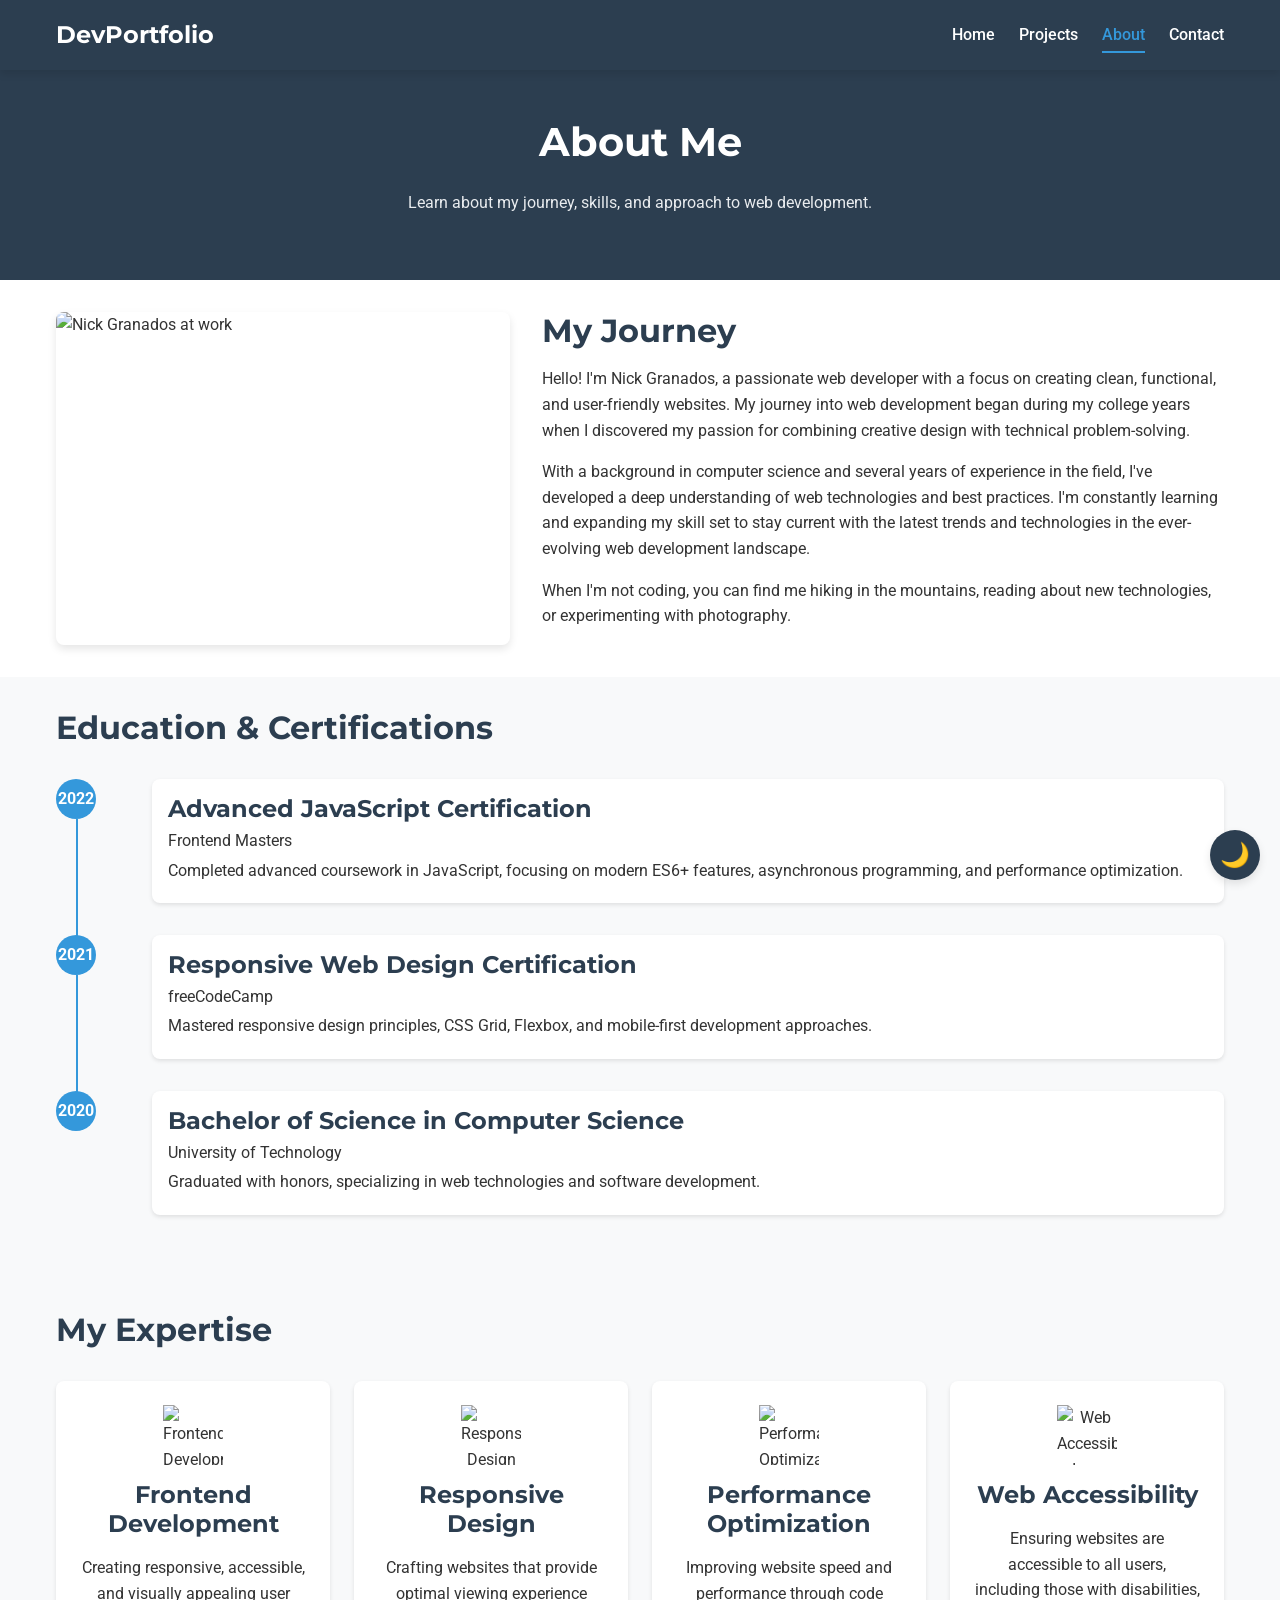
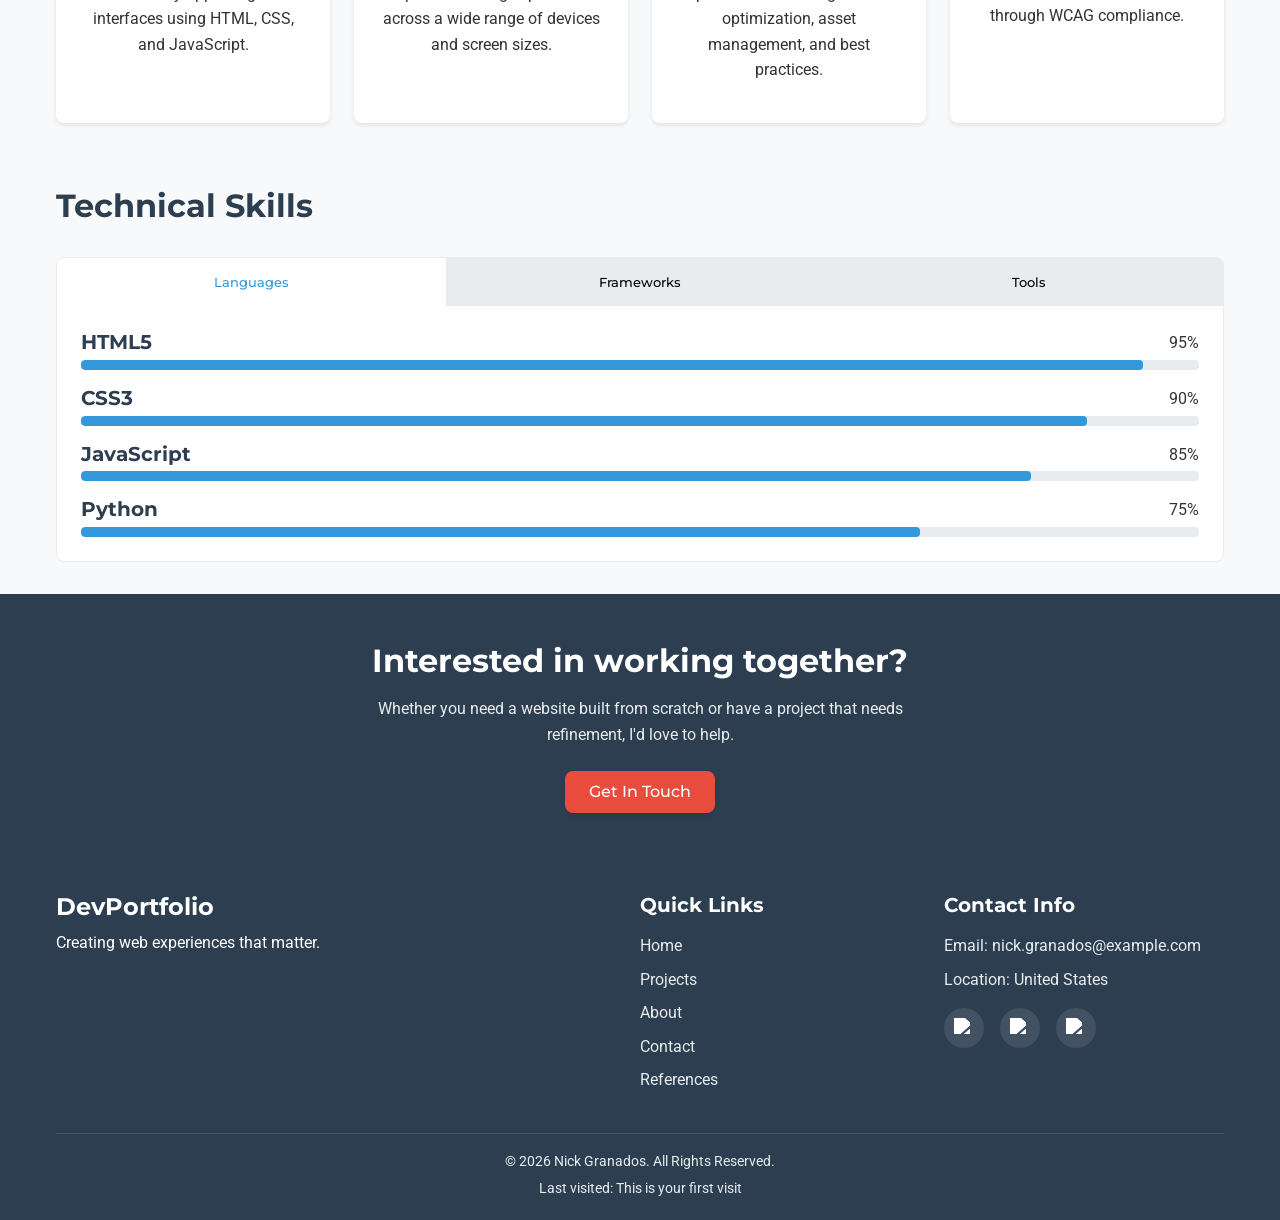
==== nick-granados/about.html @ 18df5be4 "Add initial portfolio structure and functionality - Created index.html for the main portfolio page w" ====
<!DOCTYPE html>
<html lang="en">
<head>
    <meta charset="UTF-8">
    <meta name="viewport" content="width=device-width, initial-scale=1.0">
    <meta name="description" content="About Nick Granados - Learn about my background, skills, and experience as a web developer">
    <title>About | Nick Granados</title>
    <link rel="preconnect" href="https://fonts.googleapis.com">
    <link rel="preconnect" href="https://fonts.gstatic.com" crossorigin>
    <link href="https://fonts.googleapis.com/css2?family=Montserrat:wght@400;700&family=Roboto:wght@300;400;700&display=swap" rel="stylesheet">
    <link rel="stylesheet" href="css/styles.css">
    <script src="js/main.js" defer></script>
</head>
<body>
    <header>
        <div class="container">
            <div class="logo">
                <a href="index.html">DevPortfolio</a>
            </div>
            <nav>
                <button class="hamburger" id="hamburger">
                    <span class="bar"></span>
                    <span class="bar"></span>
                    <span class="bar"></span>
                </button>
                <ul class="nav-menu" id="nav-menu">
                    <li><a href="index.html">Home</a></li>
                    <li><a href="projects.html">Projects</a></li>
                    <li><a href="about.html" class="active">About</a></li>
                    <li><a href="contact.html">Contact</a></li>
                </ul>
            </nav>
        </div>
    </header>

    <main>
        <section class="page-header">
            <div class="container">
                <h1>About Me</h1>
                <p>Learn about my journey, skills, and approach to web development.</p>
            </div>
        </section>

        <section class="about-intro">
            <div class="container">
                <div class="about-content">
                    <div class="about-image">
                        <img src="images/about-me.jpg" alt="Nick Granados at work" loading="eager">
                    </div>
                    <div class="about-text">
                        <h2>My Journey</h2>
                        <p>Hello! I'm Nick Granados, a passionate web developer with a focus on creating clean, functional, and user-friendly websites. My journey into web development began during my college years when I discovered my passion for combining creative design with technical problem-solving.</p>
                        <p>With a background in computer science and several years of experience in the field, I've developed a deep understanding of web technologies and best practices. I'm constantly learning and expanding my skill set to stay current with the latest trends and technologies in the ever-evolving web development landscape.</p>
                        <p>When I'm not coding, you can find me hiking in the mountains, reading about new technologies, or experimenting with photography.</p>
                    </div>
                </div>
            </div>
        </section>

        <section class="education">
            <div class="container">
                <h2>Education & Certifications</h2>
                <div class="timeline">
                    <div class="timeline-item">
                        <div class="timeline-date">
                            <span>2022</span>
                        </div>
                        <div class="timeline-content">
                            <h3>Advanced JavaScript Certification</h3>
                            <p>Frontend Masters</p>
                            <p>Completed advanced coursework in JavaScript, focusing on modern ES6+ features, asynchronous programming, and performance optimization.</p>
                        </div>
                    </div>
                    <div class="timeline-item">
                        <div class="timeline-date">
                            <span>2021</span>
                        </div>
                        <div class="timeline-content">
                            <h3>Responsive Web Design Certification</h3>
                            <p>freeCodeCamp</p>
                            <p>Mastered responsive design principles, CSS Grid, Flexbox, and mobile-first development approaches.</p>
                        </div>
                    </div>
                    <div class="timeline-item">
                        <div class="timeline-date">
                            <span>2020</span>
                        </div>
                        <div class="timeline-content">
                            <h3>Bachelor of Science in Computer Science</h3>
                            <p>University of Technology</p>
                            <p>Graduated with honors, specializing in web technologies and software development.</p>
                        </div>
                    </div>
                </div>
            </div>
        </section>

        <section class="expertise">
            <div class="container">
                <h2>My Expertise</h2>
                <div class="expertise-grid">
                    <div class="expertise-card">
                        <div class="expertise-icon">
                            <img src="images/icon-frontend.svg" alt="Frontend Development Icon" loading="lazy">
                        </div>
                        <h3>Frontend Development</h3>
                        <p>Creating responsive, accessible, and visually appealing user interfaces using HTML, CSS, and JavaScript.</p>
                    </div>
                    <div class="expertise-card">
                        <div class="expertise-icon">
                            <img src="images/icon-responsive.svg" alt="Responsive Design Icon" loading="lazy">
                        </div>
                        <h3>Responsive Design</h3>
                        <p>Crafting websites that provide optimal viewing experience across a wide range of devices and screen sizes.</p>
                    </div>
                    <div class="expertise-card">
                        <div class="expertise-icon">
                            <img src="images/icon-performance.svg" alt="Performance Optimization Icon" loading="lazy">
                        </div>
                        <h3>Performance Optimization</h3>
                        <p>Improving website speed and performance through code optimization, asset management, and best practices.</p>
                    </div>
                    <div class="expertise-card">
                        <div class="expertise-icon">
                            <img src="images/icon-accessibility.svg" alt="Web Accessibility Icon" loading="lazy">
                        </div>
                        <h3>Web Accessibility</h3>
                        <p>Ensuring websites are accessible to all users, including those with disabilities, through WCAG compliance.</p>
                    </div>
                </div>
            </div>
        </section>

        <section class="skills-detailed">
            <div class="container">
                <h2>Technical Skills</h2>
                <div class="skills-tabs" id="skills-tabs">
                    <div class="tabs-nav">
                        <button class="tab-btn active" data-tab="languages">Languages</button>
                        <button class="tab-btn" data-tab="frameworks">Frameworks</button>
                        <button class="tab-btn" data-tab="tools">Tools</button>
                    </div>
                    <div class="tabs-content">
                        <div class="tab-panel active" id="languages-panel">
                            <div class="skills-progress">
                                <div class="skill-item">
                                    <div class="skill-info">
                                        <h4>HTML5</h4>
                                        <span>95%</span>
                                    </div>
                                    <div class="progress-bar">
                                        <div class="progress" style="width: 95%"></div>
                                    </div>
                                </div>
                                <div class="skill-item">
                                    <div class="skill-info">
                                        <h4>CSS3</h4>
                                        <span>90%</span>
                                    </div>
                                    <div class="progress-bar">
                                        <div class="progress" style="width: 90%"></div>
                                    </div>
                                </div>
                                <div class="skill-item">
                                    <div class="skill-info">
                                        <h4>JavaScript</h4>
                                        <span>85%</span>
                                    </div>
                                    <div class="progress-bar">
                                        <div class="progress" style="width: 85%"></div>
                                    </div>
                                </div>
                                <div class="skill-item">
                                    <div class="skill-info">
                                        <h4>Python</h4>
                                        <span>75%</span>
                                    </div>
                                    <div class="progress-bar">
                                        <div class="progress" style="width: 75%"></div>
                                    </div>
                                </div>
                            </div>
                        </div>
                        <div class="tab-panel" id="frameworks-panel">
                            <div class="skills-progress">
                                <div class="skill-item">
                                    <div class="skill-info">
                                        <h4>React</h4>
                                        <span>80%</span>
                                    </div>
                                    <div class="progress-bar">
                                        <div class="progress" style="width: 80%"></div>
                                    </div>
                                </div>
                                <div class="skill-item">
                                    <div class="skill-info">
                                        <h4>Bootstrap</h4>
                                        <span>85%</span>
                                    </div>
                                    <div class="progress-bar">
                                        <div class="progress" style="width: 85%"></div>
                                    </div>
                                </div>
                                <div class="skill-item">
                                    <div class="skill-info">
                                        <h4>Node.js</h4>
                                        <span>70%</span>
                                    </div>
                                    <div class="progress-bar">
                                        <div class="progress" style="width: 70%"></div>
                                    </div>
                                </div>
                                <div class="skill-item">
                                    <div class="skill-info">
                                        <h4>Express</h4>
                                        <span>65%</span>
                                    </div>
                                    <div class="progress-bar">
                                        <div class="progress" style="width: 65%"></div>
                                    </div>
                                </div>
                            </div>
                        </div>
                        <div class="tab-panel" id="tools-panel">
                            <div class="skills-progress">
                                <div class="skill-item">
                                    <div class="skill-info">
                                        <h4>Git/GitHub</h4>
                                        <span>90%</span>
                                    </div>
                                    <div class="progress-bar">
                                        <div class="progress" style="width: 90%"></div>
                                    </div>
                                </div>
                                <div class="skill-item">
                                    <div class="skill-info">
                                        <h4>VS Code</h4>
                                        <span>95%</span>
                                    </div>
                                    <div class="progress-bar">
                                        <div class="progress" style="width: 95%"></div>
                                    </div>
                                </div>
                                <div class="skill-item">
                                    <div class="skill-info">
                                        <h4>Figma</h4>
                                        <span>80%</span>
                                    </div>
                                    <div class="progress-bar">
                                        <div class="progress" style="width: 80%"></div>
                                    </div>
                                </div>
                                <div class="skill-item">
                                    <div class="skill-info">
                                        <h4>Webpack</h4>
                                        <span>75%</span>
                                    </div>
                                    <div class="progress-bar">
                                        <div class="progress" style="width: 75%"></div>
                                    </div>
                                </div>
                            </div>
                        </div>
                    </div>
                </div>
            </div>
        </section>

        <section class="cta">
            <div class="container">
                <h2>Interested in working together?</h2>
                <p>Whether you need a website built from scratch or have a project that needs refinement, I'd love to help.</p>
                <a href="contact.html" class="btn btn-accent">Get In Touch</a>
            </div>
        </section>
    </main>

    <footer>
        <div class="container">
            <div class="footer-content">
                <div class="footer-logo">
                    <h3>DevPortfolio</h3>
                    <p>Creating web experiences that matter.</p>
                </div>
                <div class="footer-links">
                    <h4>Quick Links</h4>
                    <ul>
                        <li><a href="index.html">Home</a></li>
                        <li><a href="projects.html">Projects</a></li>
                        <li><a href="about.html">About</a></li>
                        <li><a href="contact.html">Contact</a></li>
                        <li><a href="references.html">References</a></li>
                    </ul>
                </div>
                <div class="footer-contact">
                    <h4>Contact Info</h4>
                    <p>Email: nick.granados@example.com</p>
                    <p>Location: United States</p>
                    <div class="social-links">
                        <a href="#" aria-label="GitHub profile"><img src="images/github.svg" alt="GitHub"></a>
                        <a href="#" aria-label="LinkedIn profile"><img src="images/linkedin.svg" alt="LinkedIn"></a>
                        <a href="#" aria-label="Twitter profile"><img src="images/twitter.svg" alt="Twitter"></a>
                    </div>
                </div>
            </div>
            <div class="footer-bottom">
                <p>&copy; <span id="current-year"></span> Nick Granados. All Rights Reserved.</p>
                <p>Last visited: <span id="last-visit"></span></p>
            </div>
        </div>
    </footer>

    <div id="theme-toggle" class="theme-toggle">
        <span class="theme-icon light-icon">☀️</span>
        <span class="theme-icon dark-icon">🌙</span>
    </div>
</body>
</html>
---- nick-granados/css/styles.css ----
/*
   Main Stylesheet for DevPortfolio
   Created by Nick Granados for WDD131 Project
*/

/* ===== CSS VARIABLES ===== */
:root {
  /* Color Schema */
  --primary-color: #3498db; /* Blue */
  --secondary-color: #2c3e50; /* Dark Blue/Gray */
  --accent-color: #e74c3c; /* Red */
  --background-color: #f8f9fa; /* Light Gray */
  --text-color: #333333; /* Dark Gray */
  --light-gray: #e9ecef;
  --medium-gray: #ced4da;
  --white: #ffffff;
  --black: #000000;
  --success-color: #28a745;
  --error-color: #dc3545;
  --warning-color: #ffc107;
  --info-color: #17a2b8;

  /* Typography */
  --heading-font: "Montserrat", sans-serif;
  --body-font: "Roboto", sans-serif;

  /* Spacing */
  --spacing-xs: 0.25rem;
  --spacing-sm: 0.5rem;
  --spacing-md: 1rem;
  --spacing-lg: 1.5rem;
  --spacing-xl: 2rem;
  --spacing-xxl: 3rem;

  /* Borders */
  --border-radius-sm: 4px;
  --border-radius-md: 8px;
  --border-radius-lg: 12px;

  /* Shadows */
  --shadow-sm: 0 2px 4px rgba(0, 0, 0, 0.1);
  --shadow-md: 0 4px 8px rgba(0, 0, 0, 0.1);
  --shadow-lg: 0 8px 16px rgba(0, 0, 0, 0.1);

  /* Transitions */
  --transition-fast: 0.2s ease;
  --transition-medium: 0.3s ease;
  --transition-slow: 0.5s ease;

  /* Dark Mode Colors (will be applied with .dark-theme class) */
  --dark-primary: #2a80b9;
  --dark-secondary: #1e2a36;
  --dark-background: #121212;
  --dark-surface: #1e1e1e;
  --dark-text: #f8f9fa;
}

/* ===== RESET & BASE STYLES ===== */
* {
  margin: 0;
  padding: 0;
  box-sizing: border-box;
}

html {
  font-size: 16px;
  scroll-behavior: smooth;
}

body {
  font-family: var(--body-font);
  line-height: 1.6;
  color: var(--text-color);
  background-color: var(--background-color);
  min-height: 100vh;
  display: flex;
  flex-direction: column;
  overflow-x: hidden;
}

main {
  flex: 1;
}

img {
  max-width: 100%;
  height: auto;
  display: block;
}

a {
  color: var(--primary-color);
  text-decoration: none;
  transition: color var(--transition-fast);
}

a:hover {
  color: var(--secondary-color);
}

ul,
ol {
  list-style-position: inside;
}

/* ===== TYPOGRAPHY ===== */
h1,
h2,
h3,
h4,
h5,
h6 {
  font-family: var(--heading-font);
  line-height: 1.2;
  margin-bottom: var(--spacing-md);
  color: var(--secondary-color);
  font-weight: 700;
}

h1 {
  font-size: 2.5rem;
  margin-bottom: var(--spacing-lg);
}

h2 {
  font-size: 2rem;
  margin-bottom: var(--spacing-md);
}

h3 {
  font-size: 1.5rem;
  margin-bottom: var(--spacing-sm);
}

h4 {
  font-size: 1.25rem;
}

h5 {
  font-size: 1.1rem;
}

h6 {
  font-size: 1rem;
}

p {
  margin-bottom: var(--spacing-md);
}

.accent {
  color: var(--accent-color);
}

/* ===== LAYOUT ===== */
.container {
  width: 100%;
  max-width: 1200px;
  margin: 0 auto;
  padding: 0 var(--spacing-md);
}

section {
  padding: var(--spacing-xl) 0;
}

.page-header {
  background-color: var(--secondary-color);
  color: var(--white);
  padding: var(--spacing-xxl) 0;
  text-align: center;
}

.page-header h1 {
  color: var(--white);
}

.page-header p {
  color: var(--light-gray);
  max-width: 700px;
  margin-left: auto;
  margin-right: auto;
}

/* Two-column grid */
.grid-2 {
  display: grid;
  grid-template-columns: 1fr;
  gap: var(--spacing-lg);
}

/* Three-column grid */
.grid-3 {
  display: grid;
  grid-template-columns: 1fr;
  gap: var(--spacing-lg);
}

/* Center align content */
.center-text {
  text-align: center;
}

.center-btn {
  text-align: center;
  margin-top: var(--spacing-lg);
}

@media (min-width: 768px) {
  .grid-2 {
    grid-template-columns: repeat(2, 1fr);
  }

  .grid-3 {
    grid-template-columns: repeat(2, 1fr);
  }
}

@media (min-width: 992px) {
  .grid-3 {
    grid-template-columns: repeat(3, 1fr);
  }
}

/* ===== HEADER & NAVIGATION ===== */
header {
  background-color: var(--secondary-color);
  position: sticky;
  top: 0;
  z-index: 100;
  box-shadow: var(--shadow-md);
}

header .container {
  display: flex;
  justify-content: space-between;
  align-items: center;
  padding: var(--spacing-md) var(--spacing-md);
}

.logo a {
  font-family: var(--heading-font);
  font-size: 1.5rem;
  font-weight: 700;
  color: var(--white);
  text-decoration: none;
}

nav {
  display: flex;
  align-items: center;
}

.nav-menu {
  display: flex;
  list-style: none;
  margin: 0;
  padding: 0;
}

.nav-menu li {
  margin-left: var(--spacing-lg);
}

.nav-menu a {
  color: var(--white);
  text-decoration: none;
  font-weight: 500;
  padding: var(--spacing-xs) 0;
  position: relative;
}

.nav-menu a:hover,
.nav-menu a.active {
  color: var(--primary-color);
}

.nav-menu a.active::after {
  content: "";
  position: absolute;
  width: 100%;
  height: 2px;
  background-color: var(--primary-color);
  bottom: -5px;
  left: 0;
}

.hamburger {
  display: none;
  background: none;
  border: none;
  cursor: pointer;
}

.bar {
  display: block;
  width: 25px;
  height: 3px;
  margin: 5px auto;
  background-color: var(--white);
  transition: var(--transition-medium);
}

@media (max-width: 768px) {
  .hamburger {
    display: block;
  }

  .hamburger.active .bar:nth-child(1) {
    transform: translateY(8px) rotate(45deg);
  }

  .hamburger.active .bar:nth-child(2) {
    opacity: 0;
  }

  .hamburger.active .bar:nth-child(3) {
    transform: translateY(-8px) rotate(-45deg);
  }

  .nav-menu {
    position: fixed;
    left: -100%;
    top: 70px;
    flex-direction: column;
    background-color: var(--secondary-color);
    width: 100%;
    text-align: center;
    transition: var(--transition-medium);
    box-shadow: var(--shadow-md);
    padding: var(--spacing-md) 0;
    z-index: 99;
  }

  .nav-menu.active {
    left: 0;
  }

  .nav-menu li {
    margin: var(--spacing-md) 0;
  }
}

/* ===== BUTTONS ===== */
.btn {
  display: inline-block;
  background-color: var(--primary-color);
  color: var(--white);
  font-family: var(--heading-font);
  font-weight: 500;
  padding: var(--spacing-sm) var(--spacing-lg);
  border-radius: var(--border-radius-md);
  border: none;
  cursor: pointer;
  transition: background-color var(--transition-fast),
    transform var(--transition-fast);
  text-align: center;
  text-decoration: none;
  box-shadow: var(--shadow-sm);
}

.btn:hover {
  background-color: var(--secondary-color);
  color: var(--white);
  transform: translateY(-2px);
}

.btn:active {
  transform: translateY(1px);
}

.btn-sm {
  padding: var(--spacing-xs) var(--spacing-md);
  font-size: 0.9rem;
}

.btn-lg {
  padding: var(--spacing-md) var(--spacing-xl);
  font-size: 1.1rem;
}

.btn-secondary {
  background-color: var(--white);
  color: var(--primary-color);
  border: 1px solid var(--primary-color);
}

.btn-secondary:hover {
  background-color: var(--light-gray);
  color: var(--secondary-color);
  border-color: var(--secondary-color);
}

.btn-accent {
  background-color: var(--accent-color);
}

.btn-accent:hover {
  background-color: #c0392b;
}

/* ===== HERO SECTION ===== */
.hero {
  padding: var(--spacing-xxl) 0;
  background-color: var(--white);
}

.hero-content {
  display: flex;
  flex-direction: column;
  align-items: center;
  text-align: center;
}

.hero-image {
  width: 200px;
  height: 200px;
  border-radius: 50%;
  overflow: hidden;
  margin-bottom: var(--spacing-lg);
  border: 4px solid var(--primary-color);
  box-shadow: var(--shadow-md);
}

.hero-image img {
  width: 100%;
  height: 100%;
  object-fit: cover;
}

.hero-text h1 {
  margin-bottom: var(--spacing-sm);
}

.hero-text h2 {
  color: var(--primary-color);
  margin-bottom: var(--spacing-md);
  font-weight: 400;
}

.hero-text p {
  max-width: 600px;
  margin-bottom: var(--spacing-lg);
}

@media (min-width: 768px) {
  .hero-content {
    flex-direction: row;
    text-align: left;
    justify-content: space-between;
    align-items: center;
    gap: var(--spacing-xl);
  }

  .hero-image {
    margin-bottom: 0;
  }
}

/* ===== SKILLS SECTION ===== */
.skills {
  background-color: var(--light-gray);
  text-align: center;
}

.skills h2 {
  margin-bottom: var(--spacing-xl);
}

.skills-container {
  display: grid;
  grid-template-columns: repeat(2, 1fr);
  gap: var(--spacing-md);
}

.skill-card {
  background-color: var(--white);
  padding: var(--spacing-md);
  border-radius: var(--border-radius-md);
  box-shadow: var(--shadow-sm);
  text-align: center;
  transition: transform var(--transition-medium),
    box-shadow var(--transition-medium);
}

.skill-card:hover {
  transform: translateY(-5px);
  box-shadow: var(--shadow-md);
}

.skill-icon {
  font-size: 2rem;
  color: var(--primary-color);
  margin-bottom: var(--spacing-sm);
}

.skill-name {
  font-weight: 700;
  margin-bottom: var(--spacing-xs);
}

@media (min-width: 576px) {
  .skills-container {
    grid-template-columns: repeat(3, 1fr);
  }
}

@media (min-width: 992px) {
  .skills-container {
    grid-template-columns: repeat(4, 1fr);
  }
}

/* ===== FEATURED PROJECTS SECTION ===== */
.featured-projects {
  background-color: var(--white);
  text-align: center;
}

.featured-projects h2 {
  margin-bottom: var(--spacing-xl);
}

.project-cards {
  display: grid;
  grid-template-columns: 1fr;
  gap: var(--spacing-lg);
}

.project-card {
  background-color: var(--white);
  border-radius: var(--border-radius-md);
  overflow: hidden;
  box-shadow: var(--shadow-sm);
  transition: transform var(--transition-medium),
    box-shadow var(--transition-medium);
}

.project-card:hover {
  transform: translateY(-5px);
  box-shadow: var(--shadow-md);
}

.project-card img {
  width: 100%;
  height: 200px;
  object-fit: cover;
}

.project-card h3 {
  padding: var(--spacing-md) var(--spacing-md) var(--spacing-sm);
  color: var(--secondary-color);
}

.project-card p {
  padding: 0 var(--spacing-md);
  margin-bottom: var(--spacing-md);
  color: var(--text-color);
}

.project-tags {
  padding: 0 var(--spacing-md);
  margin-bottom: var(--spacing-md);
  display: flex;
  flex-wrap: wrap;
  gap: var(--spacing-xs);
}

.project-tags span {
  background-color: var(--light-gray);
  color: var(--secondary-color);
  padding: var(--spacing-xs) var(--spacing-sm);
  border-radius: var(--border-radius-sm);
  font-size: 0.8rem;
}

.project-card .btn {
  margin: 0 var(--spacing-md) var(--spacing-md);
}

@media (min-width: 768px) {
  .project-cards {
    grid-template-columns: repeat(2, 1fr);
  }
}

@media (min-width: 992px) {
  .project-cards {
    grid-template-columns: repeat(3, 1fr);
  }
}

/* ===== TESTIMONIALS SECTION ===== */
.testimonials {
  background-color: var(--light-gray);
  text-align: center;
}

.testimonials h2 {
  margin-bottom: var(--spacing-xl);
}

.testimonial-slider {
  max-width: 800px;
  margin: 0 auto;
  position: relative;
  overflow: hidden;
}

.testimonial {
  background-color: var(--white);
  padding: var(--spacing-lg);
  border-radius: var(--border-radius-md);
  box-shadow: var(--shadow-sm);
  margin: 0 var(--spacing-md);
  text-align: left;
}

.testimonial-content {
  position: relative;
  font-style: italic;
  padding-left: var(--spacing-lg);
  margin-bottom: var(--spacing-md);
}

.testimonial-content::before {
  content: '"';
  font-size: 4rem;
  position: absolute;
  left: -5px;
  top: -20px;
  color: var(--primary-color);
  opacity: 0.3;
}

.testimonial-author {
  display: flex;
  align-items: center;
}

.testimonial-author img {
  width: 50px;
  height: 50px;
  border-radius: 50%;
  margin-right: var(--spacing-md);
}

.testimonial-info h4 {
  margin-bottom: 0;
}

.testimonial-info p {
  margin-bottom: 0;
  color: var(--primary-color);
  font-size: 0.9rem;
}

.slider-controls {
  display: flex;
  justify-content: center;
  margin-top: var(--spacing-lg);
}

.slider-controls button {
  background-color: var(--white);
  border: 1px solid var(--primary-color);
  color: var(--primary-color);
  width: 40px;
  height: 40px;
  border-radius: 50%;
  margin: 0 var(--spacing-xs);
  cursor: pointer;
  transition: all var(--transition-fast);
}

.slider-controls button:hover {
  background-color: var(--primary-color);
  color: var(--white);
}

/* ===== CTA SECTION ===== */
.cta {
  background-color: var(--secondary-color);
  color: var(--white);
  text-align: center;
  padding: var(--spacing-xxl) 0;
}

.cta h2 {
  color: var(--white);
  margin-bottom: var(--spacing-md);
}

.cta p {
  color: var(--light-gray);
  max-width: 600px;
  margin: 0 auto var(--spacing-lg);
}

/* ===== FOOTER ===== */
footer {
  background-color: var(--secondary-color);
  color: var(--white);
  padding-top: var(--spacing-xl);
}

.footer-content {
  display: grid;
  grid-template-columns: 1fr;
  gap: var(--spacing-lg);
  margin-bottom: var(--spacing-xl);
}

.footer-logo h3 {
  color: var(--white);
  margin-bottom: var(--spacing-sm);
}

.footer-links h4,
.footer-contact h4 {
  color: var(--white);
  margin-bottom: var(--spacing-md);
}

.footer-links ul {
  list-style: none;
  padding: 0;
}

.footer-links li {
  margin-bottom: var(--spacing-sm);
}

.footer-links a {
  color: var(--light-gray);
  text-decoration: none;
  transition: color var(--transition-fast);
}

.footer-links a:hover {
  color: var(--primary-color);
}

.footer-contact p {
  margin-bottom: var(--spacing-sm);
  color: var(--light-gray);
}

.social-links {
  display: flex;
  gap: var(--spacing-md);
  margin-top: var(--spacing-md);
}

.social-links a {
  display: flex;
  align-items: center;
  justify-content: center;
  width: 40px;
  height: 40px;
  background-color: rgba(255, 255, 255, 0.1);
  border-radius: 50%;
  transition: background-color var(--transition-fast);
}

.social-links a:hover {
  background-color: var(--primary-color);
}

.social-links img {
  width: 20px;
  height: 20px;
  filter: brightness(0) invert(1);
}

.footer-bottom {
  border-top: 1px solid rgba(255, 255, 255, 0.1);
  padding: var(--spacing-md) 0;
  text-align: center;
}

.footer-bottom p {
  margin-bottom: var(--spacing-xs);
  font-size: 0.9rem;
  color: var(--light-gray);
}

@media (min-width: 768px) {
  .footer-content {
    grid-template-columns: repeat(2, 1fr);
  }
}

@media (min-width: 992px) {
  .footer-content {
    grid-template-columns: 2fr 1fr 1fr;
  }
}

/* ===== ABOUT PAGE STYLES ===== */
.about-intro {
  background-color: var(--white);
}

.about-content {
  display: flex;
  flex-direction: column;
  gap: var(--spacing-xl);
}

.about-image {
  width: 100%;
  border-radius: var(--border-radius-md);
  overflow: hidden;
  box-shadow: var(--shadow-md);
}

.about-text h2 {
  margin-bottom: var(--spacing-md);
}

.about-text p {
  margin-bottom: var(--spacing-md);
}

.timeline {
  margin-top: var(--spacing-xl);
}

.timeline-item {
  display: flex;
  margin-bottom: var(--spacing-xl);
  position: relative;
}

.timeline-item::before {
  content: "";
  position: absolute;
  left: 20px;
  top: 40px;
  bottom: -40px;
  width: 2px;
  background-color: var(--primary-color);
}

.timeline-item:last-child::before {
  display: none;
}

.timeline-date {
  min-width: 80px;
  margin-right: var(--spacing-md);
}

.timeline-date span {
  display: flex;
  align-items: center;
  justify-content: center;
  width: 40px;
  height: 40px;
  background-color: var(--primary-color);
  color: var(--white);
  border-radius: 50%;
  font-weight: 700;
}

.timeline-content {
  background-color: var(--white);
  padding: var(--spacing-md);
  border-radius: var(--border-radius-md);
  box-shadow: var(--shadow-sm);
  flex: 1;
}

.timeline-content h3 {
  margin-bottom: var(--spacing-xs);
}

.timeline-content p {
  margin-bottom: var(--spacing-xs);
}

.expertise-grid {
  display: grid;
  grid-template-columns: 1fr;
  gap: var(--spacing-lg);
  margin-top: var(--spacing-xl);
}

.expertise-card {
  background-color: var(--white);
  padding: var(--spacing-lg);
  border-radius: var(--border-radius-md);
  box-shadow: var(--shadow-sm);
  text-align: center;
  transition: transform var(--transition-medium);
}

.expertise-card:hover {
  transform: translateY(-5px);
}

.expertise-icon {
  width: 60px;
  height: 60px;
  margin: 0 auto var(--spacing-md);
}

.expertise-icon img {
  width: 100%;
  height: 100%;
}

.expertise-card h3 {
  margin-bottom: var(--spacing-md);
}

.skills-tabs {
  margin-top: var(--spacing-xl);
  border: 1px solid var(--light-gray);
  border-radius: var(--border-radius-md);
  overflow: hidden;
}

.tabs-nav {
  display: flex;
  background-color: var(--light-gray);
}

.tab-btn {
  padding: var(--spacing-md);
  background: none;
  border: none;
  flex: 1;
  font-family: var(--heading-font);
  font-weight: 500;
  cursor: pointer;
  transition: background-color var(--transition-fast);
}

.tab-btn.active {
  background-color: var(--white);
  color: var(--primary-color);
}

.tabs-content {
  background-color: var(--white);
  padding: var(--spacing-lg);
}

.tab-panel {
  display: none;
}

.tab-panel.active {
  display: block;
}

.skills-progress {
  display: flex;
  flex-direction: column;
  gap: var(--spacing-md);
}

.skill-item {
  width: 100%;
}

.skill-info {
  display: flex;
  justify-content: space-between;
  margin-bottom: var(--spacing-xs);
}

.skill-info h4 {
  margin-bottom: 0;
}

.progress-bar {
  width: 100%;
  height: 10px;
  background-color: var(--light-gray);
  border-radius: var(--border-radius-sm);
  overflow: hidden;
}

.progress {
  height: 100%;
  background-color: var(--primary-color);
  border-radius: var(--border-radius-sm);
}

@media (min-width: 768px) {
  .about-content {
    flex-direction: row;
  }

  .about-image {
    width: 40%;
  }

  .about-text {
    width: 60%;
  }

  .expertise-grid {
    grid-template-columns: repeat(2, 1fr);
  }
}

@media (min-width: 992px) {
  .expertise-grid {
    grid-template-columns: repeat(4, 1fr);
  }
}

/* ===== PROJECTS PAGE STYLES ===== */
.project-filters {
  background-color: var(--white);
  text-align: center;
  padding-bottom: 0;
}

.filter-buttons {
  display: flex;
  flex-wrap: wrap;
  justify-content: center;
  gap: var(--spacing-sm);
  margin-bottom: var(--spacing-lg);
}

.filter-btn {
  padding: var(--spacing-xs) var(--spacing-md);
  background-color: var(--light-gray);
  border: none;
  border-radius: var(--border-radius-sm);
  font-family: var(--body-font);
  cursor: pointer;
  transition: all var(--transition-fast);
}

.filter-btn:hover,
.filter-btn.active {
  background-color: var(--primary-color);
  color: var(--white);
}

.projects-grid {
  background-color: var(--light-gray);
}

.projects-container {
  display: grid;
  grid-template-columns: 1fr;
  gap: var(--spacing-lg);
}

.project-detail {
  padding: var(--spacing-xxl) 0;
  background-color: var(--white);
}

.project-detail:nth-child(even) {
  background-color: var(--light-gray);
}

.project-overview {
  display: flex;
  flex-direction: column;
  gap: var(--spacing-xl);
}

.project-image {
  border-radius: var(--border-radius-md);
  overflow: hidden;
  box-shadow: var(--shadow-md);
}

.project-info h3 {
  margin-top: var(--spacing-md);
  color: var(--primary-color);
}

.tech-list {
  list-style: none;
  display: flex;
  flex-wrap: wrap;
  gap: var(--spacing-sm);
  margin-bottom: var(--spacing-md);
}

.tech-list li {
  background-color: var(--light-gray);
  padding: var(--spacing-xs) var(--spacing-sm);
  border-radius: var(--border-radius-sm);
  font-size: 0.9rem;
}

.project-links {
  margin-top: var(--spacing-lg);
  display: flex;
  gap: var(--spacing-sm);
}

@media (min-width: 768px) {
  .projects-container {
    grid-template-columns: repeat(2, 1fr);
  }

  .project-overview {
    flex-direction: row;
  }

  .project-image {
    width: 50%;
  }

  .project-info {
    width: 50%;
  }
}

@media (min-width: 992px) {
  .projects-container {
    grid-template-columns: repeat(3, 1fr);
  }
}

/* ===== CONTACT PAGE STYLES ===== */
.contact-section {
  background-color: var(--white);
}

.contact-container {
  display: flex;
  flex-direction: column;
  gap: var(--spacing-xl);
}

.contact-info {
  background-color: var(--primary-color);
  color: var(--white);
  padding: var(--spacing-lg);
  border-radius: var(--border-radius-md);
}

.contact-info h2 {
  color: var(--white);
  margin-bottom: var(--spacing-lg);
}

.info-item {
  display: flex;
  align-items: flex-start;
  margin-bottom: var(--spacing-md);
}

.info-item img {
  width: 24px;
  height: 24px;
  margin-right: var(--spacing-md);
  filter: brightness(0) invert(1);
}

.info-item h3 {
  color: var(--white);
  margin-bottom: var(--spacing-xs);
}

.info-item p {
  margin-bottom: 0;
}

.social-connect h3 {
  color: var(--white);
  margin-bottom: var(--spacing-md);
}

.contact-form-container {
  background-color: var(--light-gray);
  padding: var(--spacing-lg);
  border-radius: var(--border-radius-md);
}

.contact-form-container h2 {
  margin-bottom: var(--spacing-lg);
}

.contact-form {
  display: flex;
  flex-direction: column;
  gap: var(--spacing-md);
}

.form-group {
  display: flex;
  flex-direction: column;
}

.form-group label {
  margin-bottom: var(--spacing-xs);
  font-weight: 500;
}

.required {
  color: var(--accent-color);
}

input,
select,
textarea {
  padding: var(--spacing-sm);
  border: 1px solid var(--medium-gray);
  border-radius: var(--border-radius-sm);
  font-family: var(--body-font);
  font-size: 1rem;
}

input:focus,
select:focus,
textarea:focus {
  outline: none;
  border-color: var(--primary-color);
}

.error-message {
  color: var(--error-color);
  font-size: 0.9rem;
  margin-top: var(--spacing-xs);
  height: 1.2rem;
}

.range-container {
  display: flex;
  align-items: center;
  gap: var(--spacing-md);
}

input[type="range"] {
  flex: 1;
}

.range-value {
  min-width: 80px;
  text-align: center;
  font-weight: 500;
}

fieldset {
  border: none;
  padding: 0;
  margin: 0;
}

legend {
  font-weight: 500;
  margin-bottom: var(--spacing-xs);
}

.radio-group,
.checkbox-group {
  display: flex;
  flex-direction: column;
  gap: var(--spacing-sm);
}

.radio-option,
.checkbox-option {
  display: flex;
  align-items: center;
  gap: var(--spacing-sm);
}

.form-actions {
  display: flex;
  justify-content: flex-end;
  gap: var(--spacing-md);
  margin-top: var(--spacing-md);
}

.form-success {
  background-color: var(--success-color);
  color: var(--white);
  padding: var(--spacing-lg);
  border-radius: var(--border-radius-md);
  text-align: center;
}

.form-success h3 {
  color: var(--white);
  margin-bottom: var(--spacing-md);
}

.form-success button {
  background-color: var(--white);
  color: var(--success-color);
}

.hidden {
  display: none;
}

.faq-section {
  background-color: var(--light-gray);
}

.accordion {
  margin-top: var(--spacing-lg);
}

.accordion-item {
  background-color: var(--white);
  border-radius: var(--border-radius-md);
  margin-bottom: var(--spacing-md);
  overflow: hidden;
}

.accordion-header {
  width: 100%;
  padding: var(--spacing-md);
  background-color: var(--white);
  border: none;
  text-align: left;
  font-family: var(--heading-font);
  font-size: 1.1rem;
  font-weight: 700;
  color: var(--secondary-color);
  cursor: pointer;
  display: flex;
  justify-content: space-between;
  align-items: center;
}

.accordion-icon {
  font-size: 1.5rem;
  transition: transform var(--transition-fast);
}

.accordion-header[aria-expanded="true"] .accordion-icon {
  transform: rotate(45deg);
}

.accordion-content {
  padding: 0 var(--spacing-md) var(--spacing-md);
  max-height: 0;
  overflow: hidden;
  transition: max-height var(--transition-medium);
}

.accordion-header[aria-expanded="true"] + .accordion-content {
  max-height: 300px;
}

@media (min-width: 768px) {
  .contact-container {
    flex-direction: row;
  }

  .contact-info {
    width: 40%;
  }

  .contact-form-container {
    width: 60%;
  }
}

/* ===== REFERENCES PAGE STYLES ===== */
.references-section {
  background-color: var(--white);
  padding: var(--spacing-xl) 0;
}

.references-list {
  margin-bottom: var(--spacing-xl);
}

.references-list li {
  margin-bottom: var(--spacing-md);
}

.references-list ul {
  margin-top: var(--spacing-sm);
  margin-left: var(--spacing-lg);
}

/* ===== THEME TOGGLE ===== */
.theme-toggle {
  position: fixed;
  bottom: 20px;
  right: 20px;
  width: 50px;
  height: 50px;
  background-color: var(--secondary-color);
  border-radius: 50%;
  display: flex;
  align-items: center;
  justify-content: center;
  cursor: pointer;
  z-index: 100;
  box-shadow: var(--shadow-md);
  transition: background-color var(--transition-fast);
}

.theme-toggle:hover {
  background-color: var(--primary-color);
}

.theme-icon {
  font-size: 1.5rem;
}

.light-icon {
  display: none;
}

.dark-icon {
  display: block;
}

/* Dark Theme Styles */
body.dark-theme {
  background-color: var(--dark-background);
  color: var(--dark-text);
}

body.dark-theme h1,
body.dark-theme h2,
body.dark-theme h3,
body.dark-theme h4,
body.dark-theme h5,
body.dark-theme h6 {
  color: var(--dark-text);
}

body.dark-theme a {
  color: var(--dark-primary);
}

body.dark-theme a:hover {
  color: var(--primary-color);
}

body.dark-theme .hero,
body.dark-theme .about-intro,
body.dark-theme .project-detail:nth-child(odd),
body.dark-theme .contact-form-container,
body.dark-theme .accordion-item,
body.dark-theme .accordion-header {
  background-color: var(--dark-surface);
}

body.dark-theme .skills,
body.dark-theme .project-detail:nth-child(even),
body.dark-theme .projects-grid,
body.dark-theme .faq-section {
  background-color: var(--dark-background);
}

body.dark-theme .project-card,
body.dark-theme .testimonial,
body.dark-theme .expertise-card,
body.dark-theme .tabs-content {
  background-color: var(--dark-surface);
  color: var(--dark-text);
}

body.dark-theme .tabs-nav {
  background-color: var(--dark-secondary);
}

body.dark-theme .tab-btn.active {
  background-color: var(--dark-surface);
  color: var(--dark-primary);
}

body.dark-theme .project-tags span,
body.dark-theme .tech-list li,
body.dark-theme .filter-btn {
  background-color: var(--dark-secondary);
  color: var(--dark-text);
}

body.dark-theme .filter-btn:hover,
body.dark-theme .filter-btn.active {
  background-color: var(--dark-primary);
}

body.dark-theme .progress-bar {
  background-color: var(--dark-secondary);
}

body.dark-theme .light-icon {
  display: block;
}

body.dark-theme .dark-icon {
  display: none;
}

body.dark-theme input,
body.dark-theme select,
body.dark-theme textarea {
  background-color: var(--dark-surface);
  border-color: var(--dark-secondary);
  color: var(--dark-text);
}

body.dark-theme input:focus,
body.dark-theme select:focus,
body.dark-theme textarea:focus {
  border-color: var(--dark-primary);
}

/* Animation and transitions */
@keyframes fadeIn {
  from {
    opacity: 0;
    transform: translateY(20px);
  }
  to {
    opacity: 1;
    transform: translateY(0);
  }
}

.fade-in {
  animation: fadeIn 0.5s ease forwards;
}

/* Utility Classes */
.text-center {
  text-align: center;
}

.mt-1 {
  margin-top: var(--spacing-xs);
}
.mt-2 {
  margin-top: var(--spacing-sm);
}
.mt-3 {
  margin-top: var(--spacing-md);
}
.mt-4 {
  margin-top: var(--spacing-lg);
}
.mt-5 {
  margin-top: var(--spacing-xl);
}

.mb-1 {
  margin-bottom: var(--spacing-xs);
}
.mb-2 {
  margin-bottom: var(--spacing-sm);
}
.mb-3 {
  margin-bottom: var(--spacing-md);
}
.mb-4 {
  margin-bottom: var(--spacing-lg);
}
.mb-5 {
  margin-bottom: var(--spacing-xl);
}

.sr-only {
  position: absolute;
  width: 1px;
  height: 1px;
  padding: 0;
  margin: -1px;
  overflow: hidden;
  clip: rect(0, 0, 0, 0);
  white-space: nowrap;
  border-width: 0;
}
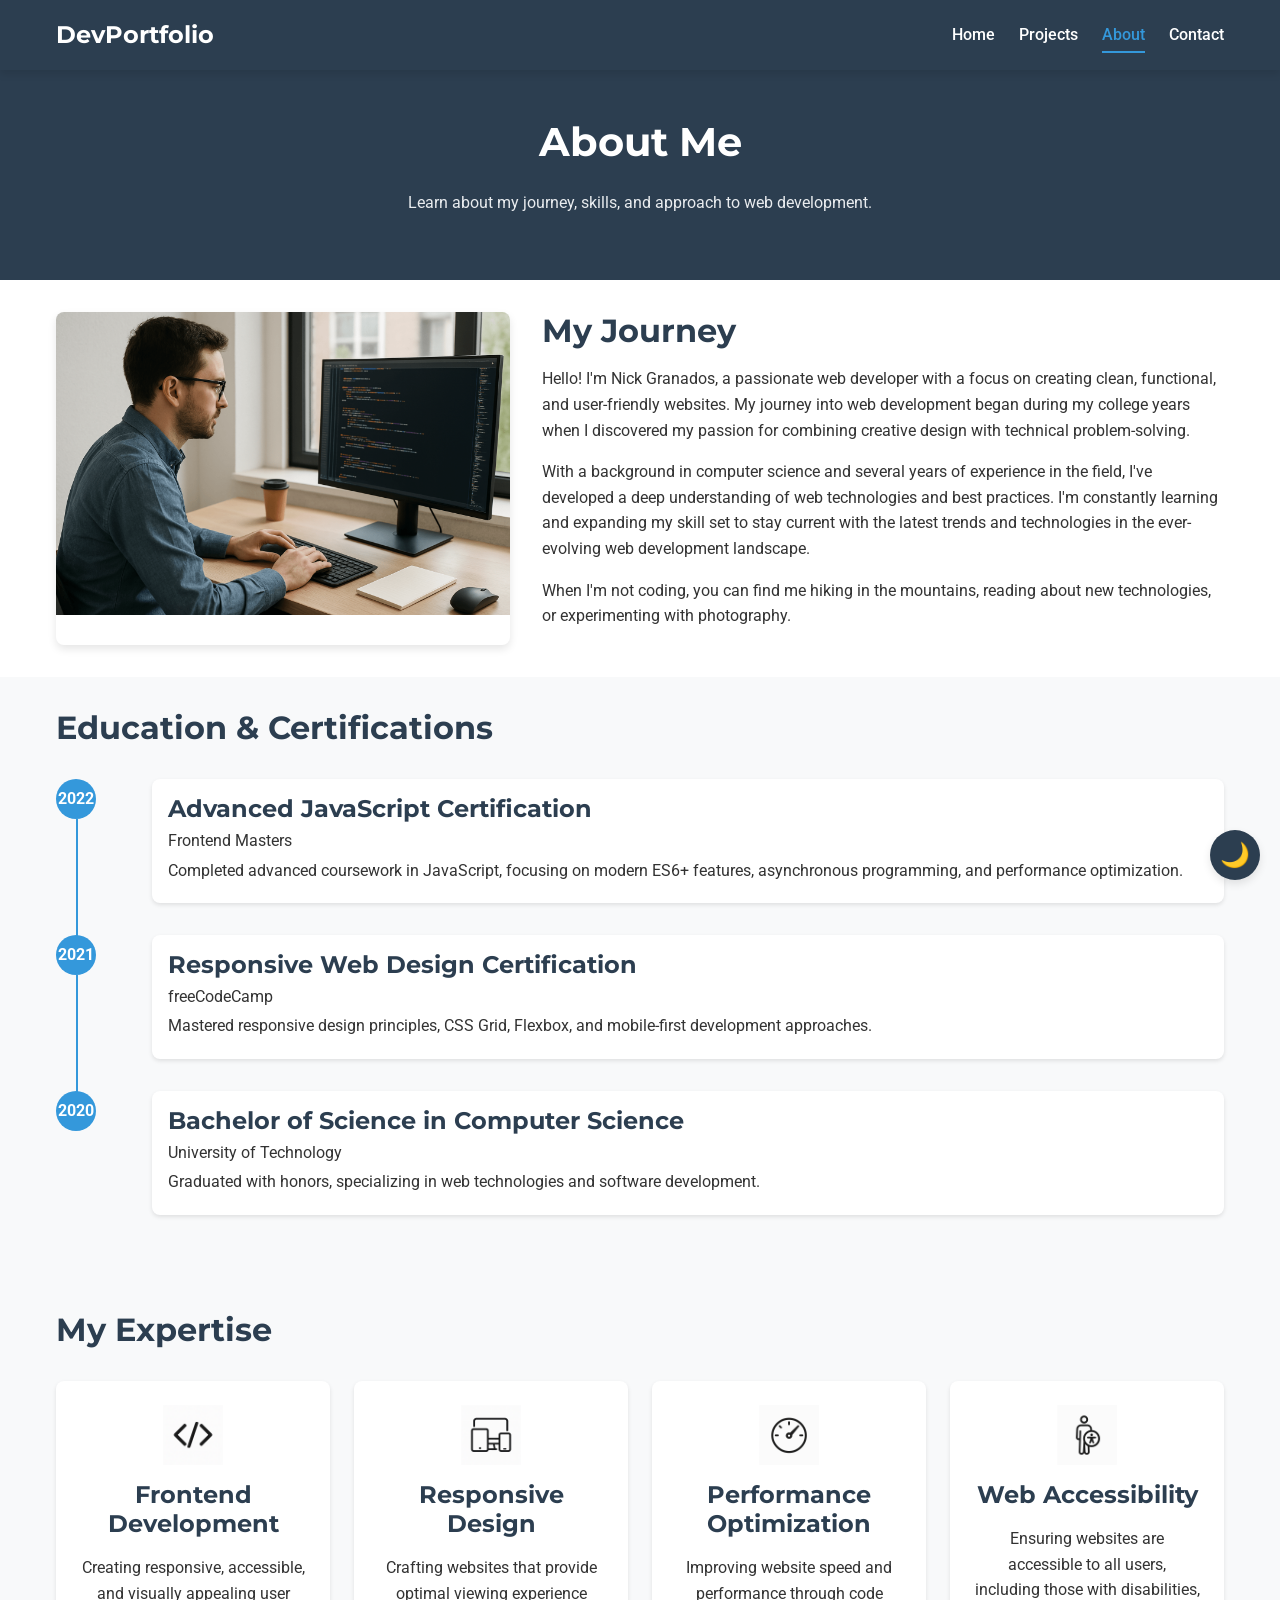
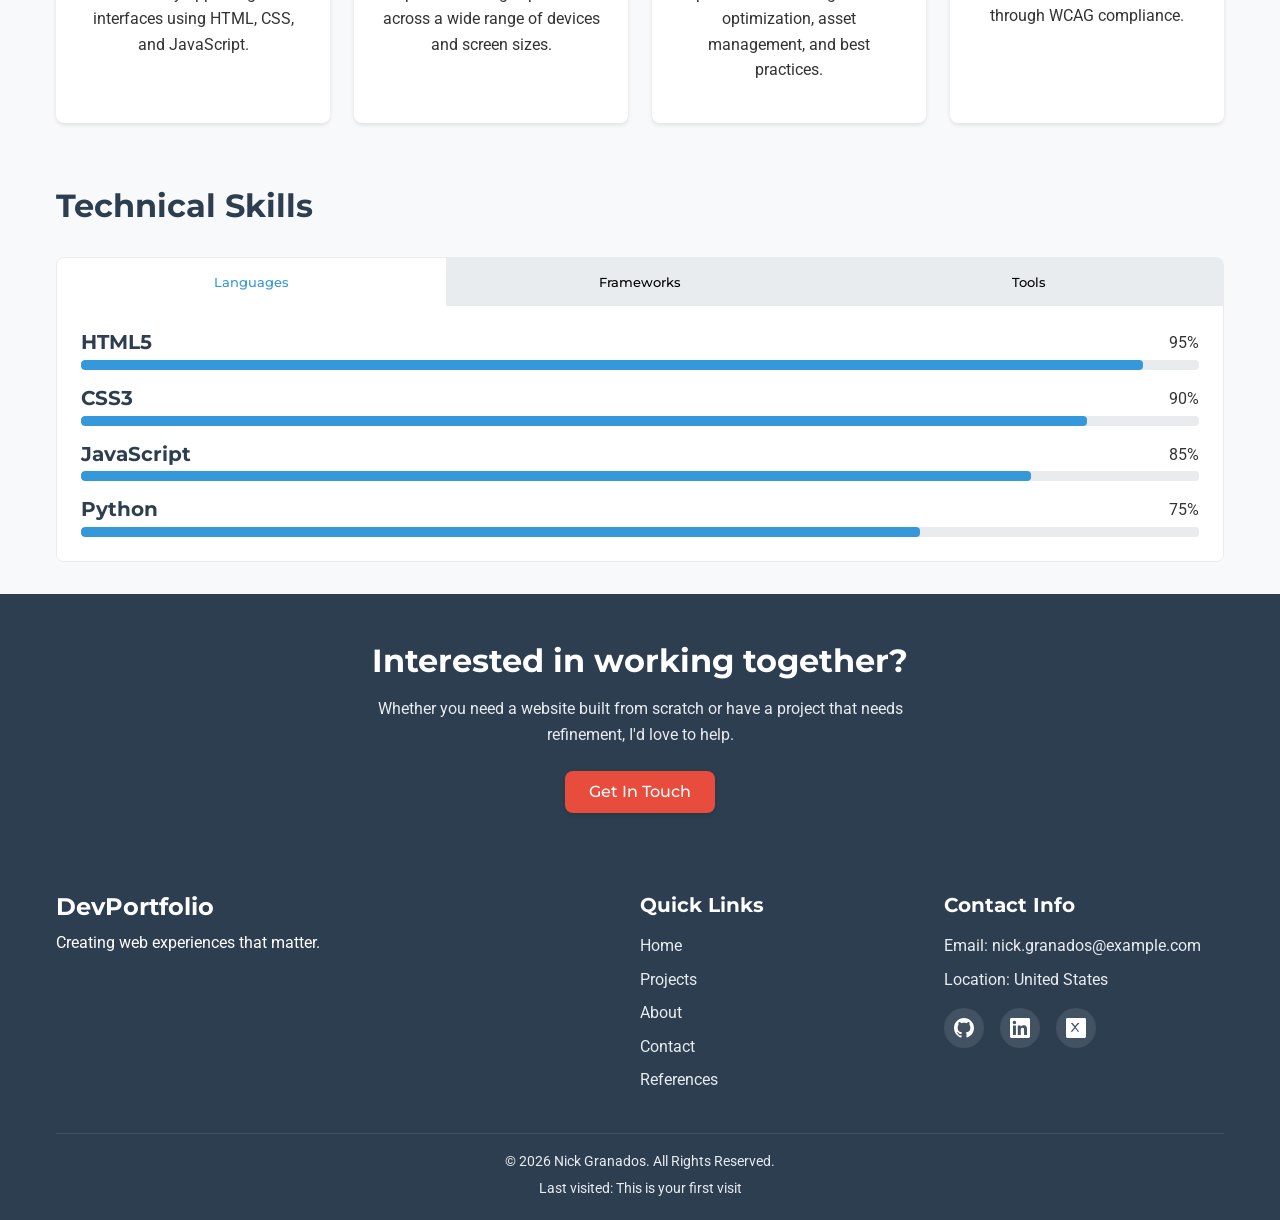
==== commit 25ef3531: "Update image formats and paths across the project" ====
--- a/nick-granados/about.html
+++ b/nick-granados/about.html
@@ -45,7 +45,7 @@
             <div class="container">
                 <div class="about-content">
                     <div class="about-image">
-                        <img src="images/about-me.jpg" alt="Nick Granados at work" loading="eager">
+                        <img src="images/about-me.png" alt="Nick Granados at work" loading="eager">
                     </div>
                     <div class="about-text">
                         <h2>My Journey</h2>
@@ -101,28 +101,28 @@
                 <div class="expertise-grid">
                     <div class="expertise-card">
                         <div class="expertise-icon">
-                            <img src="images/icon-frontend.svg" alt="Frontend Development Icon" loading="lazy">
+                            <img src="images/icon-frontend.png" alt="Frontend Development Icon" loading="lazy">
                         </div>
                         <h3>Frontend Development</h3>
                         <p>Creating responsive, accessible, and visually appealing user interfaces using HTML, CSS, and JavaScript.</p>
                     </div>
                     <div class="expertise-card">
                         <div class="expertise-icon">
-                            <img src="images/icon-responsive.svg" alt="Responsive Design Icon" loading="lazy">
+                            <img src="images/icon-responsive.png" alt="Responsive Design Icon" loading="lazy">
                         </div>
                         <h3>Responsive Design</h3>
                         <p>Crafting websites that provide optimal viewing experience across a wide range of devices and screen sizes.</p>
                     </div>
                     <div class="expertise-card">
                         <div class="expertise-icon">
-                            <img src="images/icon-performance.svg" alt="Performance Optimization Icon" loading="lazy">
+                            <img src="images/icon-performance.png" alt="Performance Optimization Icon" loading="lazy">
                         </div>
                         <h3>Performance Optimization</h3>
                         <p>Improving website speed and performance through code optimization, asset management, and best practices.</p>
                     </div>
                     <div class="expertise-card">
                         <div class="expertise-icon">
-                            <img src="images/icon-accessibility.svg" alt="Web Accessibility Icon" loading="lazy">
+                            <img src="images/icon-accessibility.png" alt="Web Accessibility Icon" loading="lazy">
                         </div>
                         <h3>Web Accessibility</h3>
                         <p>Ensuring websites are accessible to all users, including those with disabilities, through WCAG compliance.</p>
--- a/nick-granados/css/styles.css
+++ b/nick-granados/css/styles.css
@@ -1159,7 +1159,6 @@
   width: 24px;
   height: 24px;
   margin-right: var(--spacing-md);
-  filter: brightness(0) invert(1);
 }
 
 .info-item h3 {
